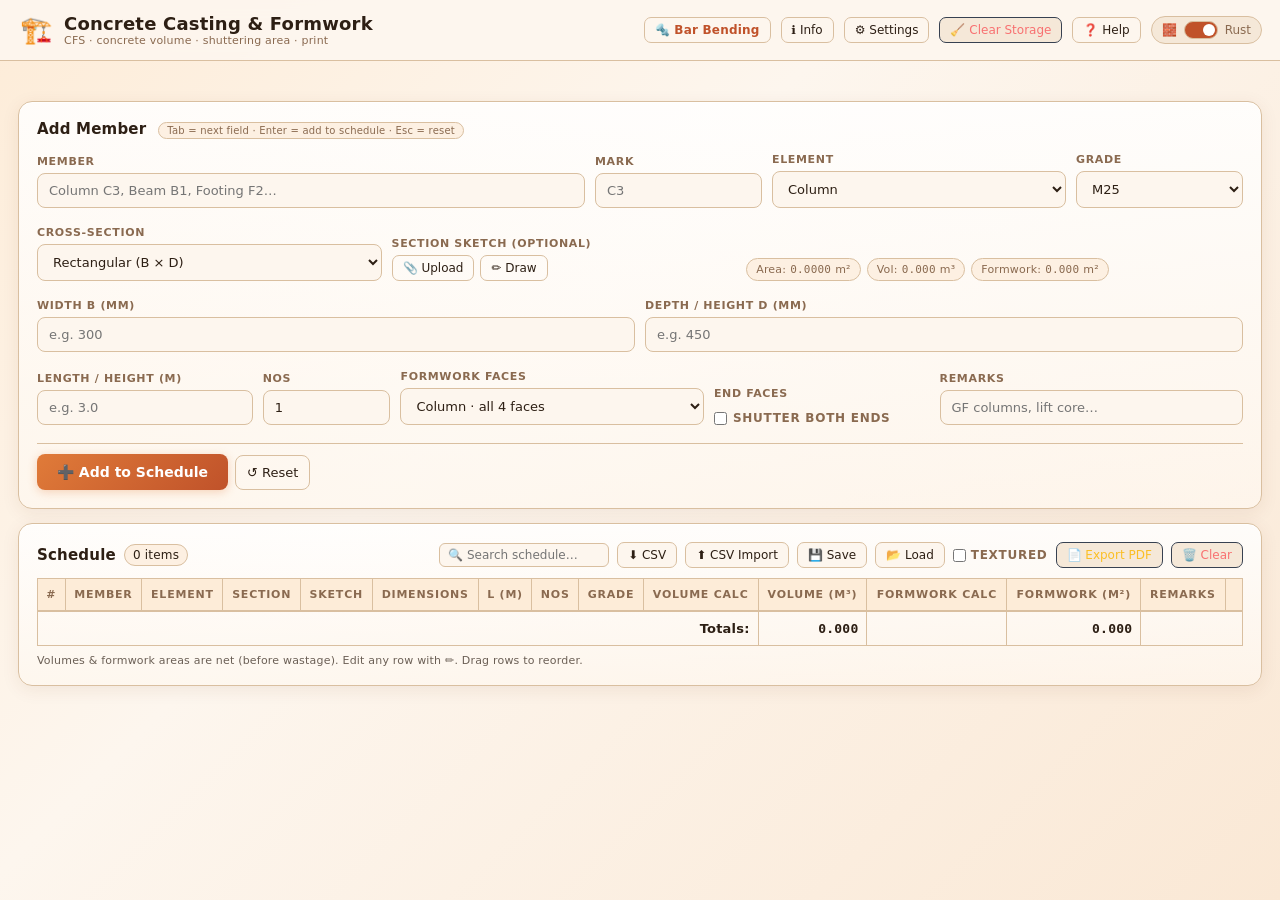
==== formwork.html @ 0c8a4050 "fixed drawing centered" ====
<!doctype html>
<html lang="en" data-theme="light">
<head>
<meta charset="utf-8" />
<meta name="viewport" content="width=device-width,initial-scale=1" />
<title>Concrete Casting &amp; Formwork Schedule</title>
<link rel="icon" href="data:image/svg+xml,<svg xmlns=%22http://www.w3.org/2000/svg%22 viewBox=%220 0 100 100%22><text y=%22.9em%22 font-size=%2290%22>%F0%9F%8F%97%EF%B8%8F</text></svg>" />
<link rel="stylesheet" href="bbs/bbs.css" />
<link rel="stylesheet" href="formwork/formwork.css" />
</head>
<body class="cfs">

<!-- ============ HEADER ============ -->
<header>
  <div class="wrap brand">
    <div class="logo" aria-hidden="true"></div>
    <div>
      <h1>Concrete Casting &amp; Formwork</h1>
      <div class="subtle">CFS · concrete volume · shuttering area · print</div>
    </div>
    <div class="space"></div>
    <a class="btn small ghost nav-link" href="index.html" title="Bar Bending Schedule">🔩 Bar Bending</a>
    <button class="btn small ghost" id="btnInfo"     title="Project Info (Alt+I)">ℹ️ Info</button>
    <button class="btn small ghost" id="btnSettings" title="Settings (Alt+S)">⚙️ Settings</button>
    <button class="btn small ghost danger" id="clearStorage" title="Erase all saved data (schedule, project info, settings, theme) and reset to defaults">🧹 Clear Storage</button>
    <button class="btn small ghost" id="btnHelp"     title="Help (Alt+H)">❓ Help</button>
    <button class="theme-toggle" id="themeToggle" title="Toggle theme">
      <span id="themeIcon">🧱</span>
      <div class="theme-toggle-track"><div class="theme-toggle-knob"></div></div>
      <span id="themeLabel">Rust</span>
    </button>
  </div>
</header>

<main class="wrap" style="margin-top:14px;display:flex;flex-direction:column;gap:14px">

  <!-- ============ PANELS (Info / Settings) ============ -->
  <div id="panelSlot">
    <section class="card collapsed" id="infoPanel" aria-live="polite">
      <h2 class="card-title">Project Information</h2>
      <div class="info-grid">
        <div class="info-col-main">
          <div class="fgroup">
            <label for="infoHeader">Header <span class="subtle">(optional)</span></label>
            <textarea id="infoHeader" rows="2" placeholder="e.g., ABC Structural Engineers Pvt. Ltd.&#10;Dept. of Civil Engineering, Mumbai"></textarea>
          </div>
          <div class="fgroup">
            <label for="infoProject">Name of Work</label>
            <textarea id="infoProject" rows="2" placeholder="e.g., Residential Block A – Ground Floor&#10;RCC Framed Structure"></textarea>
          </div>
        </div>
        <div class="info-col-side">
          <div class="fgroup">
            <label for="infoAgency">Name of Agency</label>
            <input type="text" id="infoAgency" placeholder="e.g., PWD Division No. 2">
          </div>
          <div class="fgroup">
            <label for="infoRef">Reference</label>
            <textarea id="infoRef" rows="3" placeholder="DWG-S-101, Rev. 2&#10;Estimate No. 45/2024"></textarea>
          </div>
        </div>
      </div>
      <div class="toolbar">
        <button class="btn small primary" id="saveInfo">💾 Save Info</button>
        <button class="btn small ghost"   id="clearInfo">Clear</button>
      </div>
      <div class="footer">Shared with the Bar Bending Schedule. Appears in print headers and exports.</div>
    </section>

    <section class="card collapsed" id="settingsPanel" aria-live="polite">
      <h2 class="card-title">Settings</h2>
      <div class="frow">
        <div class="fgroup fg-2"><label for="defaultGrade">Default concrete grade</label>
          <select id="defaultGrade">
            <option>M10</option><option>M15</option><option>M20</option>
            <option selected>M25</option><option>M30</option><option>M35</option>
            <option>M40</option><option>M45</option><option>M50</option>
          </select></div>
        <div class="fgroup fg-1"><label for="concWastage">Concrete wastage (%)</label>
          <input id="concWastage" type="number" step="0.5" min="0" value="3" /></div>
        <div class="fgroup fg-1"><label for="fwWastage">Formwork wastage (%)</label>
          <input id="fwWastage" type="number" step="0.5" min="0" value="5" /></div>
        <div class="fgroup fg-1"><label for="concRate">Concrete rate (/m³)</label>
          <input id="concRate" type="number" step="1" min="0" value="0" placeholder="optional" /></div>
        <div class="fgroup fg-1"><label for="fwRate">Formwork rate (/m²)</label>
          <input id="fwRate" type="number" step="1" min="0" value="0" placeholder="optional" /></div>
      </div>
      <div class="toolbar">
        <button class="btn small" id="saveSettings">Save</button>
        <button class="btn small ghost" id="resetSettings">Reset Defaults</button>
        <button class="btn small" id="recalcAll" tabindex="44" title="Recalculate concrete volume & formwork area for every row from its saved dimensions">🔄 Recalculate</button>
      </div>
      <div class="footer">Wastage is added on top of net quantities in the summary. Rates are optional — set to 0 to hide cost.</div>
    </section>
  </div>

  <!-- ============ ADD MEMBER FORM ============ -->
  <section class="card" id="addMemberCard">
    <h2 class="card-title">Add Member
      <span class="kbhint">Tab = next field · Enter = add to schedule · Esc = reset</span>
    </h2>

    <form id="memberForm" autocomplete="off">

      <!-- ROW 1 — Identity -->
      <div class="frow">
        <div class="fgroup fg-4" data-tip="Member name / location">
          <label for="member">Member</label>
          <input id="member" tabindex="1" placeholder="Column C3, Beam B1, Footing F2…" />
        </div>
        <div class="fgroup fg-1" data-tip="Unique mark / tag">
          <label for="mark">Mark</label>
          <input id="mark" tabindex="2" placeholder="C3" />
        </div>
        <div class="fgroup fg-2" data-tip="Structural element type">
          <label for="element">Element</label>
          <select id="element" tabindex="3">
            <option value="Column">Column</option>
            <option value="Beam">Beam</option>
            <option value="Plinth Beam">Plinth Beam</option>
            <option value="Footing">Footing</option>
            <option value="Slab">Slab</option>
            <option value="Wall">Wall</option>
            <option value="Lintel">Lintel</option>
            <option value="Pedestal">Pedestal</option>
            <option value="Raft">Raft</option>
            <option value="Other">Other</option>
          </select>
        </div>
        <div class="fgroup fg-1" data-tip="Concrete grade / mix">
          <label for="grade">Grade</label>
          <select id="grade" tabindex="4">
            <option>M10</option><option>M15</option><option>M20</option>
            <option selected>M25</option><option>M30</option><option>M35</option>
            <option>M40</option><option>M45</option><option>M50</option>
          </select>
        </div>
      </div>

      <!-- ROW 2 — Section + Sketch -->
      <div class="frow">
        <div class="fgroup fg-2" data-tip="Cross-section profile">
          <label for="section">Cross-Section</label>
          <select id="section" tabindex="5">
            <option value="rect">Rectangular (B × D)</option>
            <option value="circle">Circular (⌀)</option>
            <option value="tbeam">T-Beam (flanged)</option>
            <option value="trapezoid">Trapezoidal</option>
            <option value="custom">Custom (area &amp; perimeter)</option>
          </select>
        </div>
        <div class="fgroup fg-2" data-tip="Attach or draw a cross-section sketch">
          <span class="flabel">Section Sketch <span class="subtle">(optional)</span></span>
          <div class="sketch-row">
            <input type="file" id="shapeFile" accept="image/jpeg,image/png,image/svg+xml" style="display:none" tabindex="-1">
            <button type="button" id="shapeUploadBtn" class="btn small ghost" tabindex="6">📎 Upload</button>
            <button type="button" id="shapeDrawBtn"   class="btn small ghost" tabindex="7">✏️ Draw</button>
            <button type="button" id="shapeClearBtn"  class="btn small ghost" tabindex="-1" style="display:none">✕ Clear</button>
            <img id="shapePreview" alt="preview" style="display:none;width:80px;height:40px;object-fit:contain;border:1px solid var(--border);border-radius:6px;padding:2px" />
          </div>
        </div>
        <div class="fgroup fg-3 chips-group">
          <span class="flabel" aria-hidden="true">&nbsp;</span>
          <div style="display:flex;gap:6px;align-items:center;flex-wrap:wrap;padding-top:2px">
            <span class="chip">Area: <span id="areaPreview" class="mono">0</span> m²</span>
            <span class="chip">Vol: <span id="volPreview" class="mono">0</span> m³</span>
            <span class="chip">Formwork: <span id="fwPreview" class="mono">0</span> m²</span>
          </div>
        </div>
      </div>

      <!-- ROW 3 — Section dimensions -->
      <div id="dimBlock">
        <div class="shape shape-rect">
          <div class="frow">
            <div class="fgroup fg-2"><label for="R_B">Width B (mm)</label><input id="R_B" type="number" min="1" step="1" tabindex="10" placeholder="e.g. 300" /></div>
            <div class="fgroup fg-2"><label for="R_D">Depth / Height D (mm)</label><input id="R_D" type="number" min="1" step="1" tabindex="11" placeholder="e.g. 450" /></div>
          </div>
        </div>

        <div class="shape shape-circle hidden">
          <div class="frow">
            <div class="fgroup fg-2"><label for="C_dia">Diameter ⌀ (mm)</label><input id="C_dia" type="number" min="1" step="1" tabindex="10" placeholder="e.g. 400" /></div>
          </div>
        </div>

        <div class="shape shape-tbeam hidden">
          <div class="frow">
            <div class="fgroup fg-1"><label for="T_bf">Flange Width bf (mm)</label><input id="T_bf" type="number" min="1" step="1" tabindex="10" /></div>
            <div class="fgroup fg-1"><label for="T_hf">Flange Thk hf (mm)</label><input id="T_hf" type="number" min="1" step="1" tabindex="11" /></div>
            <div class="fgroup fg-1"><label for="T_bw">Web Width bw (mm)</label><input id="T_bw" type="number" min="1" step="1" tabindex="12" /></div>
            <div class="fgroup fg-1"><label for="T_D">Overall Depth D (mm)</label><input id="T_D" type="number" min="1" step="1" tabindex="13" /></div>
          </div>
        </div>

        <div class="shape shape-trapezoid hidden">
          <div class="frow">
            <div class="fgroup fg-1"><label for="Z_a">Top Width a (mm)</label><input id="Z_a" type="number" min="1" step="1" tabindex="10" /></div>
            <div class="fgroup fg-1"><label for="Z_b">Bottom Width b (mm)</label><input id="Z_b" type="number" min="1" step="1" tabindex="11" /></div>
            <div class="fgroup fg-1"><label for="Z_h">Height h (mm)</label><input id="Z_h" type="number" min="1" step="1" tabindex="12" /></div>
          </div>
        </div>

        <div class="shape shape-custom hidden">
          <div class="frow">
            <div class="fgroup fg-2"><label for="X_area">Section Area (m²)</label><input id="X_area" type="number" min="0" step="0.0001" tabindex="10" placeholder="e.g. 0.135" /></div>
            <div class="fgroup fg-2"><label for="X_perim">Shutter Perimeter (m)</label><input id="X_perim" type="number" min="0" step="0.001" tabindex="11" placeholder="e.g. 1.50" /></div>
            <div class="fgroup fg-3"><label for="X_name">Section Name (optional)</label><input id="X_name" type="text" placeholder="Custom section" tabindex="12" /></div>
          </div>
          <div class="frow">
            <div class="fgroup fg-2"><label for="X_areaCalc">Area Calc (optional)</label><input id="X_areaCalc" type="text" placeholder="e.g. 0.3 × 0.45" tabindex="13" /></div>
            <div class="fgroup fg-2"><label for="X_perimCalc">Perimeter Calc (optional)</label><input id="X_perimCalc" type="text" placeholder="e.g. 2×(0.3+0.45)" tabindex="14" /></div>
            <div class="fgroup fg-3"></div>
          </div>
        </div>
      </div>

      <!-- ROW 4 — Length / Qty / Formwork -->
      <div class="frow">
        <div class="fgroup fg-2" data-tip="Casting length / height of the member"><label for="length">Length / Height (m)</label>
          <input id="length" type="number" min="0" step="0.001" tabindex="20" placeholder="e.g. 3.0" /></div>
        <div class="fgroup fg-1" data-tip="Number of identical members"><label for="nos">Nos</label>
          <input id="nos" type="number" min="1" step="1" value="1" tabindex="21" /></div>
        <div class="fgroup fg-3" data-tip="Which faces are shuttered"><label for="fwMode">Formwork Faces</label>
          <select id="fwMode" tabindex="22"></select></div>
        <div class="fgroup fg-2">
          <span class="flabel">End Faces</span>
          <label style="display:flex;gap:6px;align-items:center;font-size:12px;color:var(--muted);padding-top:6px;white-space:nowrap">
            <input type="checkbox" id="fwEnds" style="width:auto;margin:0" tabindex="23"> Shutter both ends
          </label>
        </div>
        <div class="fgroup fg-3"><label for="remarks">Remarks</label>
          <input id="remarks" tabindex="24" placeholder="GF columns, lift core…" /></div>
      </div>

      <!-- ROW 5 — Submit -->
      <div class="toolbar form-actions">
        <button class="btn primary submit-btn" type="submit" tabindex="30">➕ Add to Schedule</button>
        <button id="reset" type="button" class="btn ghost" tabindex="31">↺ Reset</button>
        <span class="nav-record-btns" style="display:none">
          <button type="button" id="prevRecord" class="btn small ghost" tabindex="-1" title="Previous record">◀</button>
          <button type="button" id="nextRecord" class="btn small ghost" tabindex="-1" title="Next record">▶</button>
          <span id="recordNavInfo" style="font-size:11px;color:var(--muted);white-space:nowrap;padding:0 2px">0 / 0</span>
        </span>
        <div class="space"></div>
        <span id="formFeedback" class="form-feedback" aria-live="polite"></span>
      </div>
    </form>
  </section>

  <!-- ============ SCHEDULE TABLE ============ -->
  <section class="card" id="scheduleSection">
    <div class="flex">
      <h2 style="margin:0">Schedule</h2>
      <span class="pill" id="countBadge">0 items</span>
      <div class="space"></div>
      <input type="search" id="searchInput" placeholder="🔍 Search schedule…" style="width:170px;padding:4px 8px;font-size:12px;border:1px solid var(--border);border-radius:6px;background:var(--input-bg);color:var(--text)" />
      <button class="btn small" id="exportCSV" tabindex="40">⬇️ CSV</button>
      <button class="btn small" id="importCSV" tabindex="40">⬆️ CSV Import</button>
      <button class="btn small" id="saveJSON"  tabindex="41">💾 Save</button>
      <button class="btn small" id="loadJSON"  tabindex="42">📂 Load</button>
      <label id="pdfTexturedLabel" title="Draw the rebar/3D texture for any textured sketches in the PDF (vector — larger file). Off = clean lines (smallest)."
        style="display:inline-flex;align-items:center;gap:5px;font-size:12px;color:var(--muted);cursor:pointer;user-select:none">
        <input type="checkbox" id="pdfTextured" style="width:auto;margin:0"> Textured
      </label>
      <button class="btn small warn"   id="printBBS" tabindex="43">📄 Export PDF</button>
      <button class="btn small danger" id="clearAll"  tabindex="44">🗑️ Clear</button>
    </div>

    <div id="printWrapper">
      <div id="printHeader">
        <div id="pmHeaderTitle" style="display:none"></div>
        <div id="printTitle">CONCRETE CASTING &amp; FORMWORK SCHEDULE</div>
        <table class="print-meta-table"><tbody>
          <tr><td class="pml">Name of Work</td><td class="pmv" id="pmProject" colspan="3">-</td></tr>
          <tr><td class="pml">Name of Agency</td><td class="pmv" id="pmAgency" colspan="3">-</td></tr>
          <tr><td class="pml">Reference</td><td class="pmv" id="pmRef" colspan="3">-</td></tr>
        </tbody></table>
      </div>
      <div id="bbsTableContainer" style="overflow:auto;margin-top:10px">
        <table id="bbsTable">
          <thead><tr>
            <th>#</th><th>Member</th><th>Element</th><th>Section</th>
            <th>Sketch</th><th>Dimensions</th><th>L (m)</th><th>Nos</th><th>Grade</th>
            <th>Volume Calc</th><th>Volume (m³)</th>
            <th>Formwork Calc</th><th>Formwork (m²)</th><th>Remarks</th><th></th>
          </tr></thead>
          <tbody id="tbody"></tbody>
          <tfoot><tr>
            <td colspan="10" class="right">Totals:</td>
            <td class="mono right" id="sumVol">0.000</td>
            <td></td>
            <td class="mono right" id="sumFw">0.000</td>
            <td colspan="2"></td>
          </tr></tfoot>
        </table>
      </div>
    </div>

    <!-- Concrete grade + wastage summary -->
    <div id="summaryBar" class="summary-bar"></div>
    <div class="footer">Volumes &amp; formwork areas are net (before wastage). Edit any row with ✏️. Drag rows to reorder.</div>
  </section>
</main>

<!-- Help dialog -->
<dialog id="helpDlg">
  <form method="dialog" style="max-width:680px">
    <h3>How to use</h3>
    <table style="width:100%;border-collapse:collapse;font-size:13px">
      <tr><td style="padding:6px 8px;vertical-align:top;width:110px"><kbd>Tab</kbd></td><td style="padding:6px 8px">Move to next field</td></tr>
      <tr><td style="padding:6px 8px"><kbd>Enter</kbd></td><td style="padding:6px 8px">Add member to schedule (from any field)</td></tr>
      <tr><td style="padding:6px 8px"><kbd>Esc</kbd></td><td style="padding:6px 8px">Reset form</td></tr>
      <tr><td style="padding:6px 8px"><kbd>Alt+I</kbd></td><td style="padding:6px 8px">Open/close Project Info</td></tr>
      <tr><td style="padding:6px 8px"><kbd>Alt+S</kbd></td><td style="padding:6px 8px">Open/close Settings</td></tr>
    </table>
    <ol style="margin-top:12px">
      <li>Fill Member → Element → Grade → Section → Dimensions → Length → Nos → Formwork → Add.</li>
      <li><b>Concrete volume</b> = section area × length × nos. <b>Formwork</b> = shutter perimeter × length × nos (+ end faces).</li>
      <li>Click <b>✏️ Draw</b> to sketch the cross-section. The drawer opens in the <b>Line · No Texture</b> style — pick a rebar texture from the <b>Texture</b> tool if you want ribbed bars.</li>
      <li>Use <b>CSV / Save / Export PDF</b> — all exports include project info and the grade summary.</li>
    </ol>
    <div class="toolbar"><button class="btn small">Close</button></div>
  </form>
</dialog>

<!-- Sketch enlarge lightbox -->
<dialog id="sketchDlg">
  <div id="sketchDlgHead">
    <span id="sketchDlgTitle">Section Sketch</span>
    <button type="button" class="btn small ghost" id="sketchDlgClose" title="Close">✕</button>
  </div>
  <div id="sketchDlgBody"><img id="sketchDlgImg" alt="section sketch" /></div>
</dialog>

<script src="bbs/konva.min.js"></script>
<script src="bbs/jspdf.umd.min.js"></script>
<script src="bbs/common.js"></script>
<script src="bbs/shape-vector.js"></script>
<script src="bbs/shape-drawer.js"></script>
<script src="bbs/papaparse.min.js"></script>
<script src="formwork/formwork.js"></script>
</body>
</html>
---- bbs/bbs.css ----
/* =========================================
   BBS — Screen Styles
   ========================================= */

/* ── Steel Theme (dark default) ── */
:root {
  --bg:#1a1f2e; --panel:#1e2535; --muted:#8a9ab8; --text:#dde3f0;
  --brand:#e07b39; --brand-2:#c0522a;
  --accent:#252d3f; --danger:#e05252; --ok:#4db87a; --warn:#e0a030;
  --chip:#141820; --border:#2e3a52; --input-bg:#141820;
  --focus:#7daee8; --focus-ring:0 0 0 3px rgba(125,174,232,.3);
  --toggle-bg:#252d3f; --toggle-knob:#5a6a88;
  --row-gap:10px; --card-pad:18px;
}

*{box-sizing:border-box}
html{height:100%}
body{
  min-height:100%;margin:0;overflow-y:auto;
  font-family:ui-sans-serif,'Segoe UI',system-ui,Arial,sans-serif;
  background:linear-gradient(135deg,#131720,#1a1f2e 40%,#1c2133);
  color:var(--text);letter-spacing:.2px;font-size:14px;
}

/* ---- Header ---- */
header{
  position:sticky;top:0;z-index:10;
  background:rgba(26,31,46,.9);backdrop-filter:blur(8px);
  border-bottom:1px solid var(--border);
}
.wrap{max-width:1280px;margin:0 auto;padding:12px 18px}
.brand{display:flex;gap:10px;align-items:center}
.logo{
  width:36px;height:36px;border-radius:9px;flex-shrink:0;
  display:flex;align-items:center;justify-content:center;
  font-size:26px;line-height:1;
}
.logo::before{content:"🔩"}
h1{font-size:18px;margin:0;font-weight:700}
h2{font-size:15px;font-weight:700;margin:0}
.card-title{
  display:flex;align-items:baseline;gap:12px;margin:0 0 14px 0;
}
.kbhint{
  font-size:10px;font-weight:400;color:var(--muted);
  background:var(--chip);border:1px solid var(--border);
  border-radius:999px;padding:2px 8px;white-space:nowrap;
}

/* ---- Cards ---- */
section.card{
  background:linear-gradient(180deg,rgba(255,255,255,.025),rgba(255,255,255,0));
  border:1px solid var(--border);border-radius:14px;
  padding:var(--card-pad);
  box-shadow:0 8px 28px rgba(0,0,0,.22),inset 0 1px 0 rgba(255,255,255,.03);
}
#settingsPanel.collapsed,#infoPanel.collapsed{display:none}

/* ---- Flexible form rows ---- */
.frow{
  display:flex;flex-wrap:wrap;gap:var(--row-gap);
  margin-bottom:var(--row-gap);align-items:flex-end;
}
.frow:last-child{margin-bottom:0}
.fgroup{display:flex;flex-direction:column;gap:5px;min-width:0}

/* fractional widths — fg-N out of 7 */
.fg-1{flex:1 1 80px}
.fg-2{flex:2 1 120px}
.fg-3{flex:3 1 160px}
.fg-4{flex:4 1 200px}
.fg-5{flex:5 1 240px}
.fg-6{flex:6 1 280px}
.fg-7{flex:7 1 320px}
.fg-stirrup-rect,
.fg-stirrup-circ{flex:1 1 80px}

/* ---- Labels ---- */
label,.flabel{
  font-size:11px;font-weight:600;color:var(--muted);
  text-transform:uppercase;letter-spacing:.06em;
  white-space:nowrap;
}
/* .flabel = a label-styled caption for a field group that has no single
   associated control (button rows, dynamic lists, layout spacers). Using a
   span avoids the "label not associated with a form field" warning. */
.flabel{display:block}

/* ---- Inputs / Selects / Textareas ---- */
input,select,button,textarea{
  background:var(--input-bg);border:1px solid var(--border);
  color:var(--text);border-radius:8px;padding:9px 11px;
  font:inherit;font-size:13px;width:100%;
  transition:border-color .15s,box-shadow .15s;
}
textarea{resize:vertical;min-height:54px;line-height:1.5}
select{cursor:pointer}

/* ---- Focus ring — clear keyboard indicator ---- */
input:focus,select:focus,textarea:focus,button:focus-visible{
  outline:none;
  border-color:var(--focus);
  box-shadow:var(--focus-ring);
}
/* hide number up/down spinner buttons on all engines */
input[type=number]{-moz-appearance:textfield;appearance:textfield}
input[type=number]::-webkit-outer-spin-button,
input[type=number]::-webkit-inner-spin-button{-webkit-appearance:none;margin:0;display:none}

/* ---- Buttons ---- */
button{
  width:auto;cursor:pointer;border-radius:8px;
  transition:transform .15s,box-shadow .15s,background .15s;
  white-space:nowrap;
}
button:hover{transform:translateY(-1px)}
button:active{transform:translateY(0)}
.btn.primary{
  background:linear-gradient(135deg,#e07b39,#c0522a);
  color:#fff;font-weight:700;border:0;
  box-shadow:0 2px 10px rgba(224,123,57,.3);
}
.btn.primary:hover{
  background:linear-gradient(135deg,#d06a28,#a84020);
  box-shadow:0 6px 20px rgba(224,123,57,.5);
  transform:translateY(-2px);
}
.btn.primary:focus-visible{
  outline:3px solid #e07b39;
  outline-offset:3px;
  box-shadow:0 0 0 5px rgba(224,123,57,.25);
  transform:translateY(-1px);
}
.submit-btn:hover,.submit-btn:focus-visible{
  background:linear-gradient(135deg,#d06a28,#a84020)!important;
  box-shadow:0 6px 24px rgba(224,123,57,.55)!important;
}
.btn.ghost{background:transparent}
.btn.warn{background:var(--accent);border-color:#374151;color:#fbbf24}
.btn.danger{background:var(--accent);border-color:#374151;color:#f87171}
.btn.small{padding:5px 10px;font-size:12px;border-radius:7px}
.submit-btn{padding:10px 20px;font-size:14px}
.submit-btn.active{background:linear-gradient(135deg,#22a65e,#167f47)!important;box-shadow:0 2px 10px rgba(34,166,94,.4)!important}
.submit-btn.active:hover{box-shadow:0 6px 24px rgba(34,166,94,.55)!important}

/* ---- Header nav link (anchor styled as a ghost button) ---- */
a.nav-link{
  display:inline-flex;align-items:center;gap:5px;
  background:transparent;border:1px solid var(--border);
  color:var(--brand);border-radius:8px;padding:5px 12px;
  font-size:12px;font-weight:700;text-decoration:none;white-space:nowrap;
  transition:transform .15s,box-shadow .15s,border-color .15s,background .15s;
}
a.nav-link:hover{
  transform:translateY(-1px);border-color:var(--brand);
  background:color-mix(in srgb,var(--brand) 10%,transparent);
  box-shadow:0 3px 12px rgba(0,0,0,.15);
}

/* ---- Sketch row ---- */
.sketch-row{display:flex;align-items:center;gap:6px;flex-wrap:wrap}
.sketch-row button{width:auto}
#shapePreview{display:block;object-fit:contain;width:80px;height:40px;padding:2px;background:var(--input-bg);border-radius:6px;flex-shrink:0}

/* ---- Chips / pills / badges ---- */
.chip{
  display:inline-flex;align-items:center;gap:4px;
  background:var(--chip);border:1px solid var(--border);
  padding:4px 9px;border-radius:999px;color:var(--muted);font-size:11px;
}
.pill{
  padding:3px 8px;border-radius:999px;
  background:var(--chip);border:1px solid var(--border);font-size:12px;
}
.badge{font-weight:700;color:#0ea5e9}
.mono{font-family:ui-monospace,Menlo,Consolas,monospace}
.subtle{font-size:11px;color:var(--muted)}
.footer{opacity:.7;font-size:11px;margin-top:8px}
.flex{display:flex;gap:8px;align-items:center;flex-wrap:wrap}
.space{flex:1}
.toolbar{display:flex;flex-wrap:wrap;gap:7px;margin-top:10px;align-items:center}
.hidden{display:none!important}
.right{text-align:right}

/* ---- Add-bar form — extra breathing room between rows ---- */
#barForm .frow{margin-bottom:18px}
#barForm .frow:last-child{margin-bottom:0}
#barForm #dimBlock{margin-bottom:18px}

/* ---- Form feedback ---- */
.form-feedback{
  font-size:12px;font-weight:600;padding:4px 10px;
  border-radius:6px;transition:opacity .3s;
}
.form-feedback.ok  {color:var(--ok);background:rgba(34,197,94,.1)}
.form-feedback.err {color:var(--danger);background:rgba(239,68,68,.1)}
.form-feedback:empty{display:none}

/* ---- Form actions row ---- */
.form-actions{border-top:1px solid var(--border);padding-top:10px;margin-top:4px}

/* ---- Info panel 2-column grid ---- */
.info-grid{
  display:grid;
  grid-template-columns:3fr 2fr;
  gap:var(--row-gap);
  margin-bottom:var(--row-gap);
}
.info-col-main,.info-col-side{display:flex;flex-direction:column;gap:var(--row-gap)}
.info-col-side .fgroup:last-child{flex:1;display:flex;flex-direction:column}
.info-col-side .fgroup:last-child textarea{flex:1}
@media(max-width:580px){.info-grid{grid-template-columns:1fr}}

/* ---- Custom legs list ---- */
.custom-list{display:flex;flex-direction:column;gap:5px;margin:8px 0}
.custom-item{
  display:flex;gap:6px;align-items:center;flex-wrap:wrap;
  background:rgba(255,255,255,.02);border:1px solid var(--border);
  border-radius:8px;padding:6px 10px;
}
.custom-item input[type=number]{width:80px;flex:none;min-width:0}
.custom-item select{width:auto;flex:none;min-width:80px}
.custom-item .pill{font-size:11px;white-space:nowrap;margin-right:2px}
.custom-item .ci-unit{font-size:11px;color:var(--muted);white-space:nowrap}
.custom-item .ci-chk{display:flex;gap:4px;align-items:center;font-size:12px;white-space:nowrap;cursor:pointer}
.custom-item .ci-num{width:50px;flex:none;min-width:0;text-align:center}
.custom-item .ci-chk input{width:auto}

/* ---- Table ---- */
table{width:100%;border-collapse:collapse}
th,td{padding:9px 8px;border:1px solid var(--border);vertical-align:middle;font-size:13px}
thead th{
  position:sticky;top:0;background:#141820;
  font-size:11px;font-weight:700;color:var(--muted);
  text-transform:uppercase;letter-spacing:.07em;
}
tbody tr{cursor:default;transition:background .1s}
tbody tr:hover{background:rgba(255,255,255,.03)}
tbody tr:focus-within{background:rgba(56,189,248,.05);outline:2px solid var(--focus) inset}
tfoot td{border-top:2px solid var(--border);font-weight:700}
.dragging{opacity:.45}
.drag-over{border-top:2px solid var(--brand)}

/* ---- Print header (hidden on screen) ---- */
#printWrapper{display:block}
#printHeader{display:none}
/* Base styling so the header also renders correctly in the html2canvas PDF
   capture (which uses screen media, not the @media print rules below). */
#pmHeaderTitle{font-size:18px;font-weight:800;text-align:center;color:#000;margin-bottom:4px;letter-spacing:.03em}
#printTitle{font-size:16px;font-weight:700;text-align:center;color:#000;margin-bottom:8px;letter-spacing:.05em}
.print-meta-table{width:100%;border-collapse:collapse;font-size:11px;margin-bottom:8px;color:#000}
.print-meta-table td{border:1px solid #999;padding:4px 7px}
.print-meta-table .pml{font-weight:700;background:#f5f5f5;width:120px;white-space:nowrap}

/* =========================================
   Rust Theme (light)
   ========================================= */
[data-theme="light"]{
  --bg:#fdf6ee; --panel:#fff8f0; --muted:#8a6a50; --text:#2d1f14;
  --brand:#c0522a; --brand-2:#a03a18;
  --accent:#f5e8d8; --danger:#b83232; --ok:#4a8c3a; --warn:#b87020;
  --chip:#fdf0e2; --border:#d9bfa0; --input-bg:#fdf6ee;
  --focus:#c0522a; --focus-ring:0 0 0 3px rgba(192,82,42,.2);
  --toggle-bg:#f5e8d8; --toggle-knob:#a07050;
}
[data-theme="light"] body{
  background:linear-gradient(135deg,#fdecd8,#fdf6ee 40%,#fae8d5);
}
[data-theme="light"] header{background:rgba(253,246,238,.94)}
[data-theme="light"] section.card{
  background:linear-gradient(180deg,rgba(255,255,255,.85),rgba(255,248,240,.7));
  box-shadow:0 4px 18px rgba(100,50,20,.08),inset 0 1px 0 rgba(255,255,255,.9);
}
[data-theme="light"] thead th{background:#fdecd8}
[data-theme="light"] tbody tr:hover{background:rgba(192,82,42,.04)}
[data-theme="light"] #shapePreview{background:#fdf6ee!important}
[data-theme="dark"] #shapePreview{background:var(--input-bg)}
[data-theme="light"] .btn.primary{color:#fff}

/* =========================================
   Theme Toggle Pill
   ========================================= */
.theme-toggle{
  display:inline-flex;align-items:center;gap:7px;
  background:var(--toggle-bg);border-radius:999px;
  padding:4px 10px;border:1px solid var(--border);
  cursor:pointer;font-size:12px;color:var(--muted);
  transition:border-color .2s;width:auto;
}
.theme-toggle:hover{border-color:var(--brand)}
.theme-toggle-track{
  position:relative;width:34px;height:18px;
  background:var(--accent);border-radius:999px;border:1px solid var(--border);
  transition:background .25s;flex-shrink:0;
}
[data-theme="light"] .theme-toggle-track{background:var(--brand)}
.theme-toggle-knob{
  position:absolute;top:2px;left:2px;
  width:12px;height:12px;border-radius:50%;
  background:#94a3b8;transition:transform .25s,background .25s;
}
[data-theme="light"] .theme-toggle-knob{transform:translateX(16px);background:#fff}

/* =========================================
   Keyboard shortcut hint on focused field
   ========================================= */
[data-tip]{position:relative}
[data-tip]:focus-within::after{
  content:attr(data-tip);
  position:absolute;
  top:100%;
  left:0;
  margin-top:3px;
  z-index:20;
  background:var(--accent);
  border:1px solid var(--border);
  border-radius:6px;
  padding:4px 8px;
  font-size:10px;
  color:var(--muted);
  white-space:nowrap;
  pointer-events:none;
  box-shadow:0 4px 12px rgba(0,0,0,.25);
}

/* =========================================
   Shape Drawer Dialog
   ========================================= */
#shapeDrawerDlg{
  background:var(--panel);border:1px solid var(--border);border-radius:16px;
  padding:0;max-width:960px;width:97vw;color:var(--text);
  box-shadow:0 28px 70px rgba(0,0,0,.5);overflow:hidden;
}
#rebarCanvas{display:block;width:100%;height:460px}
#svgCanvasWrap{min-height:460px;background:#fff}
[data-theme="light"] #shapeDrawerDlg{background:#fff}
dialog{border:none}
dialog::backdrop{background:rgba(0,0,0,.6);backdrop-filter:blur(2px)}

/* Sketch enlarge lightbox */
#sketchDlg{
  padding:0;border-radius:14px;background:var(--panel);color:var(--text);
  max-width:92vw;max-height:92vh;box-shadow:0 28px 70px rgba(0,0,0,.5);overflow:hidden;
}
#sketchDlgHead{
  display:flex;align-items:center;gap:10px;
  padding:10px 14px;border-bottom:1px solid var(--border);
}
#sketchDlgTitle{font-weight:600;font-size:14px;flex:1;min-width:0;
  white-space:nowrap;overflow:hidden;text-overflow:ellipsis}
#sketchDlgBody{padding:16px;display:flex;align-items:center;justify-content:center;background:#fff}
#sketchDlgImg{max-width:84vw;max-height:78vh;width:auto;height:auto;object-fit:contain;display:block}

/* Options menu (triple-dot) */
.options-btn{font-size:18px;line-height:1;padding:2px 8px;letter-spacing:0}
.options-menu{display:none;position:absolute;right:0;top:100%;z-index:100;
  background:var(--panel);border:1px solid var(--border);border-radius:10px;
  box-shadow:0 8px 30px rgba(0,0,0,.2);padding:6px;min-width:130px;
  flex-direction:column;gap:2px}
.options-menu.open{display:flex}
.options-item{display:flex;align-items:center;gap:8px;width:100%;padding:8px 12px;
  font-size:13px;background:transparent;border:none;border-radius:7px;
  color:var(--text);cursor:pointer;white-space:nowrap}
.options-item:hover{background:var(--accent)}
.options-item.danger{color:#f87171}
.options-item.danger:hover{background:rgba(248,113,113,.1)}

/* =========================================
   Print
   ========================================= */
@media print {
  @page{margin:12mm 14mm}
  header,#infoPanel,#settingsPanel,#helpDlg,
  section.card > .card-title .kbhint,
  section.card > .toolbar,#barForm,
  #addBarCard,.form-actions,dialog{display:none!important}

  body{background:#fff!important;color:#000!important}
  main.wrap{display:block!important;padding:0!important;margin:0!important;max-width:100%!important}
  section.card{display:none!important;border:none!important;box-shadow:none!important;padding:0!important}
  #scheduleSection{display:block!important}

  #printHeader{display:block!important;margin-bottom:10px;color:#000!important}
  #pmHeaderTitle{font-size:18px;font-weight:800;text-align:center;color:#000!important;margin-bottom:4px;letter-spacing:.03em}
  #printTitle{font-size:16px;font-weight:700;text-align:center;border-bottom:2px solid #000;padding-bottom:6px;margin-bottom:8px;letter-spacing:.05em}

  .print-meta-table{width:100%;border-collapse:collapse;font-size:10px;margin-bottom:8px}
  .print-meta-table td{border:1px solid #999;padding:4px 7px;color:#000!important;background:#fff!important}
  .print-meta-table .pml{font-weight:700;color:#444!important;background:#f5f5f5!important;width:80px;white-space:nowrap}

  #bbsTableContainer{overflow:visible!important}
  #bbsTable{width:100%!important;border-collapse:collapse!important;font-size:10px!important;color:#000!important;background:#fff!important}
  #bbsTable th,#bbsTable td{border:1px solid #000!important;padding:5px 6px!important;text-align:center!important;color:#000!important;background:#fff!important}
  #bbsTable thead{display:table-header-group;font-weight:bold}
  #bbsTable tfoot{display:table-row-group;font-weight:bold}
  #bbsTable tr{page-break-inside:avoid}
  #bbsTable tbody tr td:last-child{display:none!important}
  #bbsTable tbody tr td img{max-width:65px!important;max-height:45px!important;object-fit:contain!important}
}
---- formwork/formwork.css ----
/* =========================================
   Concrete Casting & Formwork — page styles
   Builds on bbs/bbs.css (shared base + theme).
   Only the bits unique to this page live here.
   ========================================= */

/* Concrete-pour logo motif — a poured-slab gradient with a trowel sheen,
   distinct from the BBS rebar logo while keeping the brand accent ring. */
body.cfs .logo::before{content:"🏗️"}

/* ---- Add-member form — match the BBS breathing room between rows ---- */
#memberForm .frow{margin-bottom:18px}
#memberForm .frow:last-child{margin-bottom:0}
#memberForm #dimBlock{margin-bottom:18px}

/* ---- Concrete grade + wastage summary bar ---- */
.summary-bar{
  display:flex;flex-wrap:wrap;gap:8px;align-items:center;
  margin-top:12px;padding-top:12px;border-top:1px dashed var(--border);
}
.summary-bar:empty{display:none}
.summary-bar .sum-chip{
  display:inline-flex;align-items:baseline;gap:6px;
  background:var(--chip);border:1px solid var(--border);
  border-radius:999px;padding:5px 12px;font-size:12px;color:var(--muted);
}
.summary-bar .sum-chip b{color:var(--text);font-size:13px}
.summary-bar .sum-chip.grade{
  border-color:color-mix(in srgb,var(--brand) 45%,var(--border));
}
.summary-bar .sum-chip.grade .g-tag{
  font-weight:800;color:var(--brand);letter-spacing:.03em;
}
.summary-bar .sum-chip.gross{
  background:color-mix(in srgb,var(--brand) 12%,transparent);
  border-color:color-mix(in srgb,var(--brand) 50%,var(--border));color:var(--text);
}
.summary-bar .sum-sep{flex-basis:100%;height:0;margin:0}

/* ---- Print: keep the summary + grade chips on the page after the table ---- */
@media print{
  .summary-bar{display:flex!important;border-top:1px solid #000!important;margin-top:8px;color:#000!important}
  .summary-bar .sum-chip{
    background:#fff!important;border:1px solid #000!important;color:#000!important;
    border-radius:4px;padding:3px 8px;font-size:10px;
  }
  .summary-bar .sum-chip b,.summary-bar .sum-chip .g-tag{color:#000!important}
}
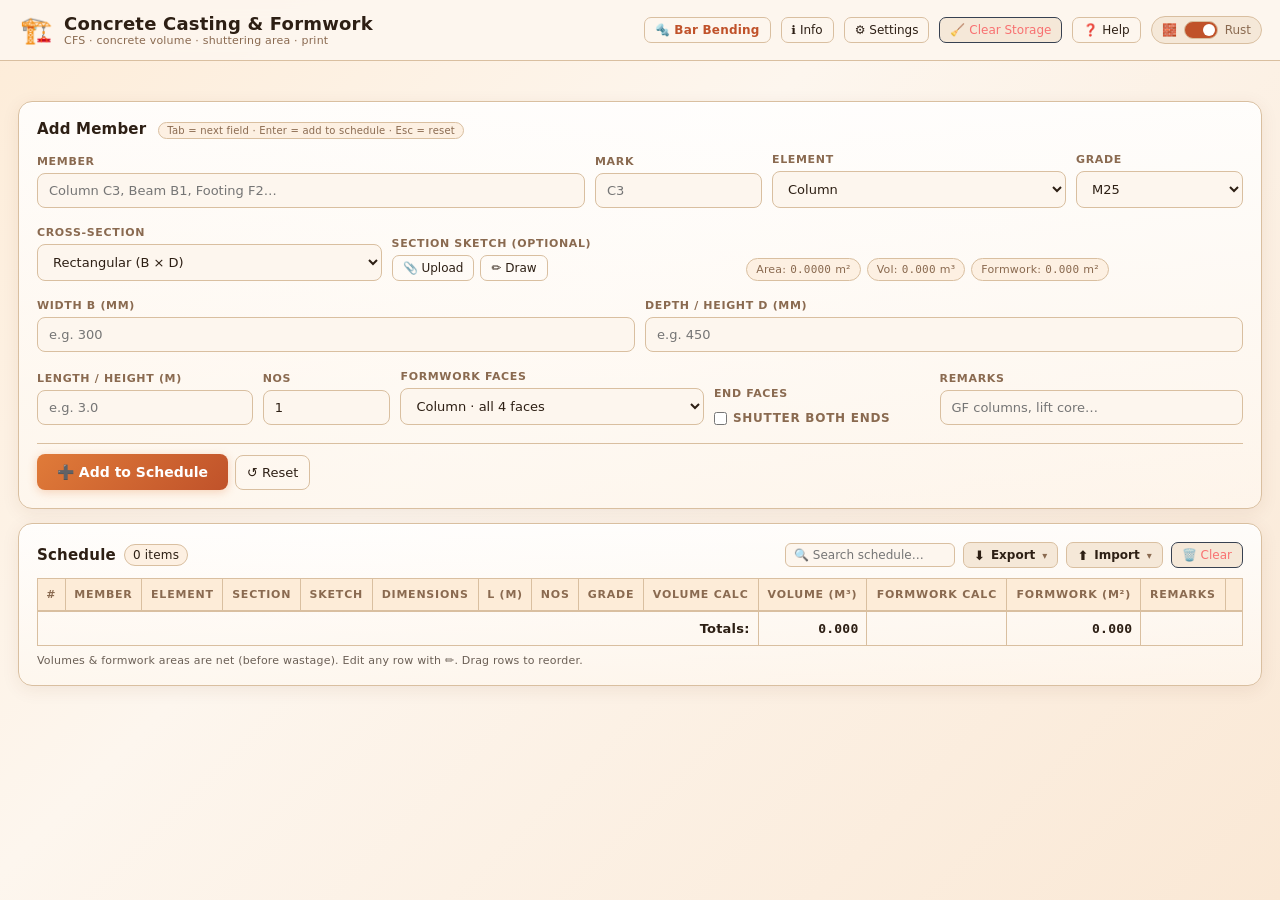
==== commit c509001e: "fixing buttons" ====
--- a/formwork.html
+++ b/formwork.html
@@ -255,15 +255,40 @@
       <span class="pill" id="countBadge">0 items</span>
       <div class="space"></div>
       <input type="search" id="searchInput" placeholder="🔍 Search schedule…" style="width:170px;padding:4px 8px;font-size:12px;border:1px solid var(--border);border-radius:6px;background:var(--input-bg);color:var(--text)" />
-      <button class="btn small" id="exportCSV" tabindex="40">⬇️ CSV</button>
-      <button class="btn small" id="importCSV" tabindex="40">⬆️ CSV Import</button>
-      <button class="btn small" id="saveJSON"  tabindex="41">💾 Save</button>
-      <button class="btn small" id="loadJSON"  tabindex="42">📂 Load</button>
-      <label id="pdfTexturedLabel" title="Draw the rebar/3D texture for any textured sketches in the PDF (vector — larger file). Off = clean lines (smallest)."
-        style="display:inline-flex;align-items:center;gap:5px;font-size:12px;color:var(--muted);cursor:pointer;user-select:none">
-        <input type="checkbox" id="pdfTextured" style="width:auto;margin:0"> Textured
-      </label>
-      <button class="btn small warn"   id="printBBS" tabindex="43">📄 Export PDF</button>
+      <div class="menu-wrap">
+        <button type="button" class="btn small menu-trigger" id="exportMenuBtn" tabindex="40"
+          aria-haspopup="true" aria-expanded="false" aria-controls="exportMenu" title="Export the schedule">
+          <span class="mt-ico">⬇️</span> Export <span class="mt-caret" aria-hidden="true">▾</span>
+        </button>
+        <div class="toolbar-menu" id="exportMenu" role="menu" aria-label="Export schedule">
+          <div class="tm-label">Export as</div>
+          <button type="button" class="options-item" id="exportCSV" role="menuitem">
+            <span class="oi-ico">⬇️</span><span class="oi-txt">CSV Spreadsheet</span><span class="oi-ext">.csv</span></button>
+          <button type="button" class="options-item" id="saveJSON" role="menuitem">
+            <span class="oi-ico">💾</span><span class="oi-txt">Project File</span><span class="oi-ext">.json</span></button>
+          <div class="tm-sep"></div>
+          <button type="button" class="options-item keep-open" id="printBBS" role="menuitem">
+            <span class="oi-ico">📄</span><span class="oi-txt">PDF Document</span><span class="oi-ext">.pdf</span></button>
+          <label class="options-item toggle-item" id="pdfTexturedLabel"
+            title="Draw the rebar/3D texture for any textured sketches in the PDF (vector — larger file). Off = clean lines (smallest).">
+            <span class="oi-ico">🧬</span><span class="oi-txt">Textured sketches in PDF</span>
+            <input type="checkbox" id="pdfTextured" class="oi-check">
+          </label>
+        </div>
+      </div>
+      <div class="menu-wrap">
+        <button type="button" class="btn small menu-trigger" id="importMenuBtn" tabindex="42"
+          aria-haspopup="true" aria-expanded="false" aria-controls="importMenu" title="Import a schedule">
+          <span class="mt-ico">⬆️</span> Import <span class="mt-caret" aria-hidden="true">▾</span>
+        </button>
+        <div class="toolbar-menu" id="importMenu" role="menu" aria-label="Import schedule">
+          <div class="tm-label">Import from</div>
+          <button type="button" class="options-item" id="importCSV" role="menuitem">
+            <span class="oi-ico">⬆️</span><span class="oi-txt">CSV Spreadsheet</span><span class="oi-ext">.csv</span></button>
+          <button type="button" class="options-item" id="loadJSON" role="menuitem">
+            <span class="oi-ico">📂</span><span class="oi-txt">Project File</span><span class="oi-ext">.json</span></button>
+        </div>
+      </div>
       <button class="btn small danger" id="clearAll"  tabindex="44">🗑️ Clear</button>
     </div>
 
--- a/bbs/bbs.css
+++ b/bbs/bbs.css
@@ -366,6 +366,106 @@
 .options-item.danger:hover{background:rgba(248,113,113,.1)}
 
 /* =========================================
+   Toolbar Export / Import dropdown menus
+   ========================================= */
+.menu-wrap{position:relative;display:inline-flex}
+
+.menu-trigger{
+  display:inline-flex;align-items:center;gap:6px;
+  background:var(--accent);font-weight:600;
+}
+.menu-trigger .mt-ico{font-size:13px;line-height:1}
+.menu-trigger .mt-caret{
+  font-size:10px;color:var(--muted);margin-left:1px;
+  transition:transform .2s cubic-bezier(.2,.8,.2,1),color .2s;
+}
+.menu-trigger:hover{border-color:var(--brand)}
+.menu-trigger[aria-expanded="true"]{
+  border-color:var(--brand);color:var(--brand);
+  box-shadow:0 0 0 3px rgba(224,123,57,.16);transform:none;
+}
+.menu-trigger[aria-expanded="true"] .mt-caret{transform:rotate(180deg);color:var(--brand)}
+
+.toolbar-menu{
+  position:absolute;right:0;top:calc(100% + 7px);z-index:120;
+  display:flex;flex-direction:column;gap:2px;
+  min-width:214px;padding:7px;
+  background:var(--panel);
+  border:1px solid var(--border);border-radius:12px;
+  box-shadow:0 20px 46px -14px rgba(0,0,0,.6),0 2px 8px rgba(0,0,0,.3);
+  opacity:0;visibility:hidden;pointer-events:none;
+  transform:translateY(-8px) scale(.96);transform-origin:top right;
+  transition:opacity .15s ease,transform .19s cubic-bezier(.2,.85,.25,1),visibility 0s linear .19s;
+}
+/* hairline accent on the top edge — blueprint detail */
+.toolbar-menu::before{
+  content:"";position:absolute;left:14px;right:14px;top:0;height:2px;
+  background:linear-gradient(90deg,transparent,var(--brand),transparent);
+  opacity:.5;border-radius:2px;
+}
+.toolbar-menu.open{
+  opacity:1;visibility:visible;pointer-events:auto;transform:none;
+  transition:opacity .15s ease,transform .19s cubic-bezier(.2,.85,.25,1),visibility 0s;
+}
+.tm-label{
+  font-size:10px;font-weight:700;letter-spacing:.12em;text-transform:uppercase;
+  color:var(--muted);padding:5px 10px 4px;
+}
+.tm-sep{height:1px;background:var(--border);margin:4px 8px;opacity:.7}
+
+.toolbar-menu .options-item{
+  display:flex;align-items:center;gap:10px;width:100%;
+  padding:8px 10px;font-size:13px;border-radius:8px;
+  background:transparent;border:none;color:var(--text);
+  cursor:pointer;white-space:nowrap;text-align:left;
+}
+.toolbar-menu .options-item .oi-ico{width:20px;text-align:center;font-size:14px;flex-shrink:0}
+.toolbar-menu .options-item .oi-txt{flex:1}
+.toolbar-menu .options-item .oi-ext{
+  font-family:ui-monospace,SFMono-Regular,Menlo,monospace;
+  font-size:10px;font-weight:600;letter-spacing:.04em;
+  color:var(--muted);background:var(--chip);
+  border:1px solid var(--border);border-radius:5px;
+  padding:1px 6px;flex-shrink:0;transition:border-color .15s,color .15s;
+}
+.toolbar-menu .options-item:hover{background:var(--accent)}
+.toolbar-menu .options-item:hover .oi-ext{border-color:var(--brand);color:var(--brand)}
+.toolbar-menu .options-item:focus-visible{outline:none;background:var(--accent);box-shadow:inset 0 0 0 1px var(--brand)}
+
+/* textured-PDF toggle row */
+.toolbar-menu .toggle-item{cursor:pointer;user-select:none}
+.toolbar-menu .toggle-item .oi-check{
+  width:34px;height:18px;flex-shrink:0;margin:0;padding:0;
+  appearance:none;-webkit-appearance:none;
+  background:var(--chip);border:1px solid var(--border);border-radius:999px;
+  position:relative;cursor:pointer;transition:background .18s,border-color .18s;
+}
+.toolbar-menu .toggle-item .oi-check::after{
+  content:"";position:absolute;top:1px;left:1px;width:14px;height:14px;border-radius:50%;
+  background:var(--muted);transition:transform .18s cubic-bezier(.2,.8,.2,1),background .18s;
+}
+.toolbar-menu .toggle-item .oi-check:checked{background:rgba(224,123,57,.25);border-color:var(--brand)}
+.toolbar-menu .toggle-item .oi-check:checked::after{transform:translateX(16px);background:var(--brand)}
+
+/* staggered reveal of items on open */
+.toolbar-menu.open > *{animation:tmItemIn .26s both}
+.toolbar-menu.open > :nth-child(1){animation-delay:.02s}
+.toolbar-menu.open > :nth-child(2){animation-delay:.05s}
+.toolbar-menu.open > :nth-child(3){animation-delay:.08s}
+.toolbar-menu.open > :nth-child(4){animation-delay:.11s}
+.toolbar-menu.open > :nth-child(5){animation-delay:.14s}
+.toolbar-menu.open > :nth-child(6){animation-delay:.17s}
+@keyframes tmItemIn{from{opacity:0;transform:translateX(7px)}to{opacity:1;transform:none}}
+
+@media (prefers-reduced-motion:reduce){
+  .toolbar-menu,.menu-trigger .mt-caret{transition-duration:.001s}
+  .toolbar-menu.open > *{animation:none}
+}
+
+/* keep dropdown chrome out of printed output */
+@media print{.menu-wrap{display:none!important}}
+
+/* =========================================
    Print
    ========================================= */
 @media print {
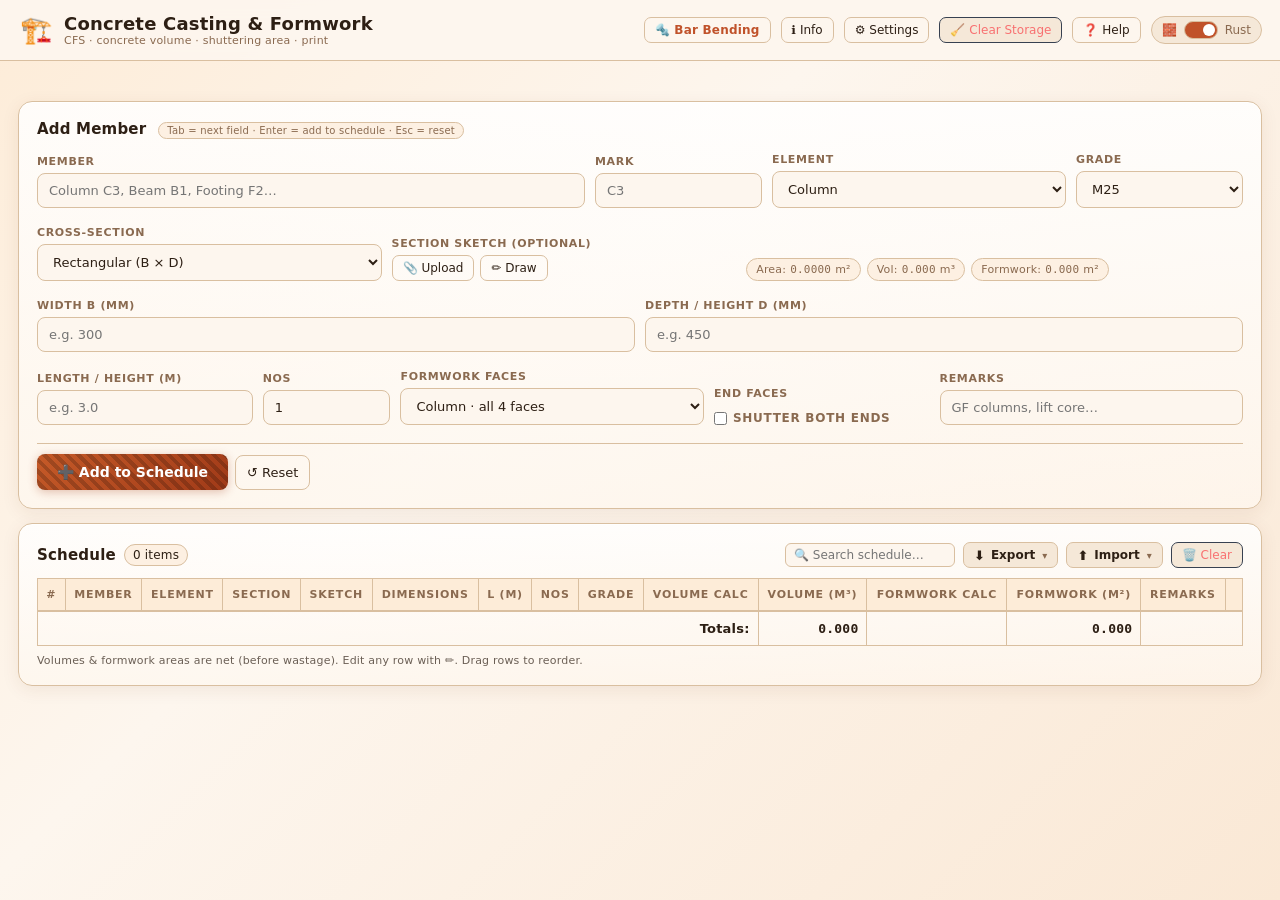
==== commit 86fb7ea6: "gdrive sync option added" ====
--- a/formwork.html
+++ b/formwork.html
@@ -7,6 +7,7 @@
 <link rel="icon" href="data:image/svg+xml,<svg xmlns=%22http://www.w3.org/2000/svg%22 viewBox=%220 0 100 100%22><text y=%22.9em%22 font-size=%2290%22>%F0%9F%8F%97%EF%B8%8F</text></svg>" />
 <link rel="stylesheet" href="bbs/bbs.css" />
 <link rel="stylesheet" href="formwork/formwork.css" />
+<script src="https://accounts.google.com/gsi/client" async defer></script>
 </head>
 <body class="cfs">
 
@@ -274,6 +275,13 @@
             <span class="oi-ico">🧬</span><span class="oi-txt">Textured sketches in PDF</span>
             <input type="checkbox" id="pdfTextured" class="oi-check">
           </label>
+          <div class="tm-sep"></div>
+          <button type="button" class="options-item" id="regenSketches" role="menuitem"
+            title="Rebuild the vector model for every saved sketch so old sketches render at full size in PDF">
+            <span class="oi-ico">🔄</span><span class="oi-txt">Regenerate sketches</span></button>
+          <div class="tm-sep"></div>
+          <button type="button" class="options-item" id="driveBackup" role="menuitem">
+            <span class="oi-ico">☁️</span><span class="oi-txt">Google Drive Backup</span></button>
         </div>
       </div>
       <div class="menu-wrap">
@@ -286,7 +294,10 @@
           <button type="button" class="options-item" id="importCSV" role="menuitem">
             <span class="oi-ico">⬆️</span><span class="oi-txt">CSV Spreadsheet</span><span class="oi-ext">.csv</span></button>
           <button type="button" class="options-item" id="loadJSON" role="menuitem">
-            <span class="oi-ico">📂</span><span class="oi-txt">Project File</span><span class="oi-ext">.json</span></button>
+            <span class="oi-ico">💾</span><span class="oi-txt">Project File</span><span class="oi-ext">.json</span></button>
+          <div class="tm-sep"></div>
+          <button type="button" class="options-item" id="driveRestore" role="menuitem">
+            <span class="oi-ico">☁️</span><span class="oi-txt">Google Drive Restore</span></button>
         </div>
       </div>
       <button class="btn small danger" id="clearAll"  tabindex="44">🗑️ Clear</button>
@@ -358,9 +369,11 @@
   <div id="sketchDlgBody"><img id="sketchDlgImg" alt="section sketch" /></div>
 </dialog>
 
+<script src="bbs/db.js"></script>
 <script src="bbs/konva.min.js"></script>
 <script src="bbs/jspdf.umd.min.js"></script>
 <script src="bbs/common.js"></script>
+<script src="bbs/drive.js"></script>
 <script src="bbs/shape-vector.js"></script>
 <script src="bbs/shape-drawer.js"></script>
 <script src="bbs/papaparse.min.js"></script>
--- a/bbs/bbs.css
+++ b/bbs/bbs.css
@@ -116,13 +116,17 @@
 button:hover{transform:translateY(-1px)}
 button:active{transform:translateY(0)}
 .btn.primary{
-  background:linear-gradient(135deg,#e07b39,#c0522a);
+  background:
+    repeating-linear-gradient(45deg,transparent,transparent 4px,rgba(0,0,0,.18) 4px,rgba(0,0,0,.18) 8px),
+    linear-gradient(135deg,#c55a28,#a03a18);
   color:#fff;font-weight:700;border:0;
-  box-shadow:0 2px 10px rgba(224,123,57,.3);
+  box-shadow:0 2px 10px rgba(160,58,24,.3);
 }
 .btn.primary:hover{
-  background:linear-gradient(135deg,#d06a28,#a84020);
-  box-shadow:0 6px 20px rgba(224,123,57,.5);
+  background:
+    repeating-linear-gradient(45deg,transparent,transparent 4px,rgba(0,0,0,.22) 4px,rgba(0,0,0,.22) 8px),
+    linear-gradient(135deg,#b04a18,#902a08);
+  box-shadow:0 6px 20px rgba(160,58,24,.5);
   transform:translateY(-2px);
 }
 .btn.primary:focus-visible{
@@ -132,14 +136,29 @@
   transform:translateY(-1px);
 }
 .submit-btn:hover,.submit-btn:focus-visible{
-  background:linear-gradient(135deg,#d06a28,#a84020)!important;
-  box-shadow:0 6px 24px rgba(224,123,57,.55)!important;
+  background:
+    repeating-linear-gradient(45deg,transparent,transparent 4px,rgba(0,0,0,.22) 4px,rgba(0,0,0,.22) 8px),
+    linear-gradient(135deg,#b04a18,#902a08)!important;
+  box-shadow:0 6px 24px rgba(160,58,24,.55)!important;
 }
 .btn.ghost{background:transparent}
 .btn.warn{background:var(--accent);border-color:#374151;color:#fbbf24}
 .btn.danger{background:var(--accent);border-color:#374151;color:#f87171}
 .btn.small{padding:5px 10px;font-size:12px;border-radius:7px}
 .submit-btn{padding:10px 20px;font-size:14px}
+[data-theme="dark"] .submit-btn{
+  background:
+    repeating-linear-gradient(45deg,transparent,transparent 4px,rgba(255,255,255,.18) 4px,rgba(255,255,255,.18) 8px),
+    linear-gradient(135deg,#7a8a9e,#4a5a6e,#6a7a8e);
+  box-shadow:0 2px 10px rgba(74,90,110,.4);
+}
+[data-theme="dark"] .submit-btn:hover,
+[data-theme="dark"] .submit-btn:focus-visible{
+  background:
+    repeating-linear-gradient(45deg,transparent,transparent 4px,rgba(255,255,255,.24) 4px,rgba(255,255,255,.24) 8px),
+    linear-gradient(135deg,#6a7a8e,#3a4a5e,#5a6a7e) !important;
+  box-shadow:0 6px 24px rgba(74,90,110,.55)!important;
+}
 .submit-btn.active{background:linear-gradient(135deg,#22a65e,#167f47)!important;box-shadow:0 2px 10px rgba(34,166,94,.4)!important}
 .submit-btn.active:hover{box-shadow:0 6px 24px rgba(34,166,94,.55)!important}
 
@@ -240,6 +259,13 @@
 tfoot td{border-top:2px solid var(--border);font-weight:700}
 .dragging{opacity:.45}
 .drag-over{border-top:2px solid var(--brand)}
+
+/* ---- Rebar wastage summary ---- */
+.wastage-summary{margin-top:20px}
+.wastage-summary h3{margin:0 0 8px;font-size:14px;font-weight:700}
+.wastage-summary h3 .ws-sub{font-size:11px;font-weight:400;color:var(--muted);text-transform:none;letter-spacing:0}
+#wastageTable{max-width:560px}
+.wastage-summary .ws-note{margin-top:6px;font-size:12px;color:var(--warn)}
 
 /* ---- Print header (hidden on screen) ---- */
 #printWrapper{display:block}
@@ -389,7 +415,7 @@
 .toolbar-menu{
   position:absolute;right:0;top:calc(100% + 7px);z-index:120;
   display:flex;flex-direction:column;gap:2px;
-  min-width:214px;padding:7px;
+  min-width:214px;max-width:calc(100vw - 16px);box-sizing:border-box;padding:7px;
   background:var(--panel);
   border:1px solid var(--border);border-radius:12px;
   box-shadow:0 20px 46px -14px rgba(0,0,0,.6),0 2px 8px rgba(0,0,0,.3);
@@ -496,4 +522,11 @@
   #bbsTable tr{page-break-inside:avoid}
   #bbsTable tbody tr td:last-child{display:none!important}
   #bbsTable tbody tr td img{max-width:65px!important;max-height:45px!important;object-fit:contain!important}
-}
+
+  .wastage-summary{margin-top:14px!important;page-break-inside:avoid}
+  .wastage-summary h3{font-size:12px!important;color:#000!important}
+  .wastage-summary h3 .ws-sub{color:#444!important}
+  #wastageTable{width:auto!important;border-collapse:collapse!important;font-size:10px!important;color:#000!important;background:#fff!important}
+  #wastageTable th,#wastageTable td{border:1px solid #000!important;padding:5px 6px!important;color:#000!important;background:#fff!important}
+  .wastage-summary .ws-note{color:#000!important}
+}
